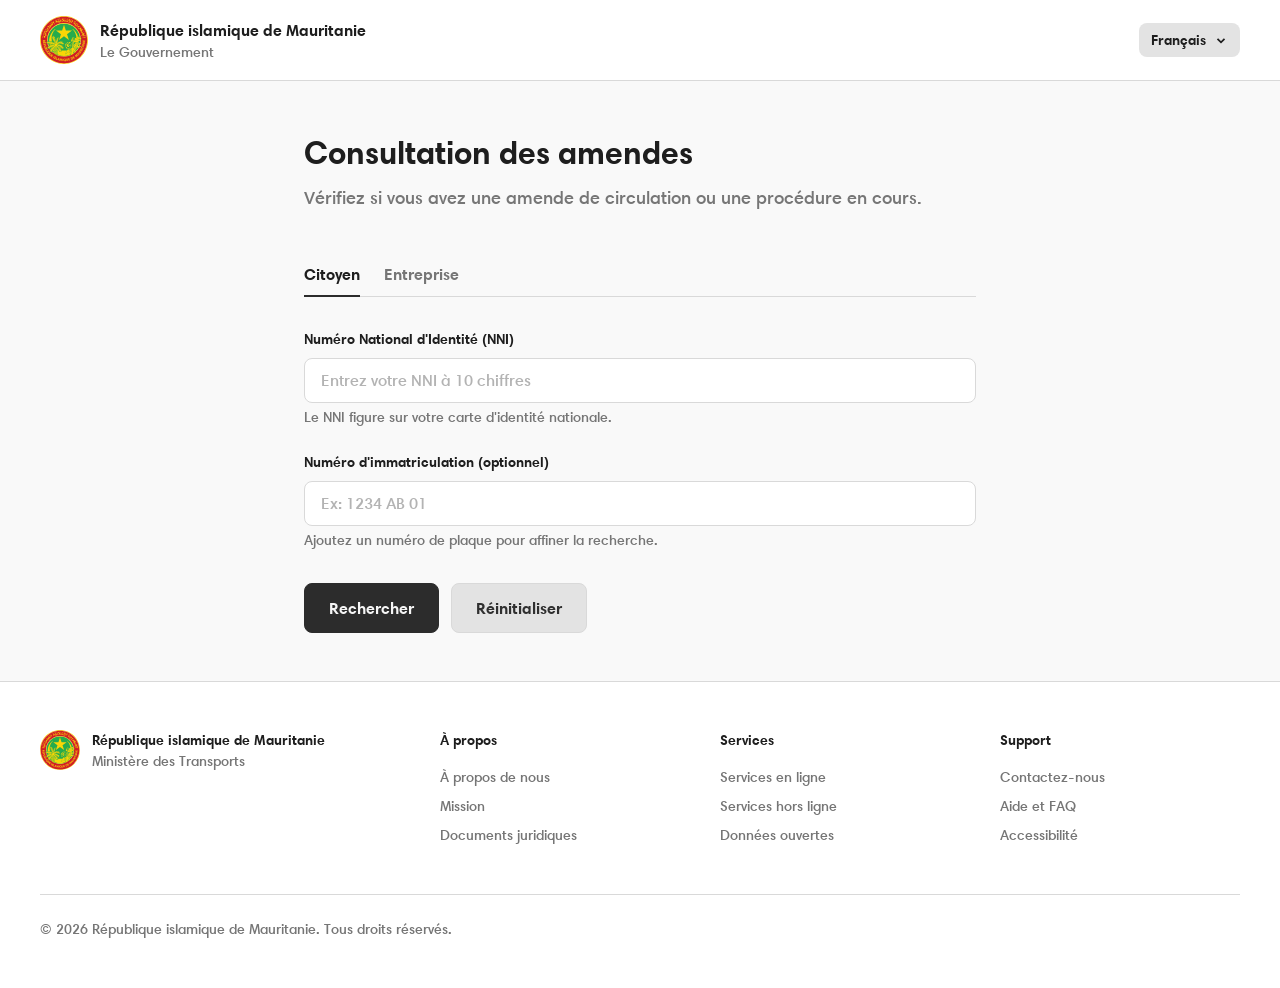
==== public/index.html @ 2dbeb79b "Move files to public folder for Vercel Co-Authored-By: Claude Opus 4.5 <noreply@anthropic.com>" ====
<!DOCTYPE html>
<html lang="fr" dir="ltr">
<head>
  <meta charset="UTF-8">
  <meta name="viewport" content="width=device-width, initial-scale=1.0">
  <title>Consultation des amendes — République islamique de Mauritanie</title>
  <style>
    /* ===== Louguiya Font Faces ===== */
    @font-face {
      font-family: 'LouguiyaFR';
      src: url('Louguiya_Fonts 2/LouguiyaFR.ttf') format('truetype');
      font-weight: 400;
      font-style: normal;
      font-display: swap;
    }
    @font-face {
      font-family: 'LouguiyaFR';
      src: url('Louguiya_Fonts 2/LouguiyaFR Bold.ttf') format('truetype');
      font-weight: 700;
      font-style: normal;
      font-display: swap;
    }
    @font-face {
      font-family: 'Louguiya';
      src: url('Louguiya_Fonts 2/Louguiya.ttf') format('truetype');
      font-weight: 400;
      font-style: normal;
      font-display: swap;
    }
    @font-face {
      font-family: 'Louguiya';
      src: url('Louguiya_Fonts 2/Louguiya Bold.ttf') format('truetype');
      font-weight: 700;
      font-style: normal;
      font-display: swap;
    }
    /* ===== Design Tokens (from Khabiya/Figma) ===== */
    :root {
      --sds-color-background-brand-default: #2c2c2c;
      --sds-color-background-brand-hover: #1e1e1e;
      --sds-color-background-danger-default: #ec221f;
      --sds-color-background-danger-hover: #c00f0c;
      --sds-color-background-positive-default: #14ae5c;
      --sds-color-background-positive-hover: #009951;
      --sds-color-background-warning-default: #e8b931;
      --sds-color-background-warning-hover: #e5a000;
      --sds-color-background-disabled-default: #d9d9d9;
      --sds-color-background-neutral-tertiary: #e3e3e3;
      --sds-color-background-neutral-tertiary-hover: #cdcdcd;
      --sds-color-background-danger-tertiary-hover: #fdd3d0;

      --sds-color-text-default: #1e1e1e;
      --sds-color-text-brand-on-brand: #f5f5f5;
      --sds-color-text-danger-default: #900b09;
      --sds-color-text-danger-on-danger: #fee9e7;
      --sds-color-text-positive-on-positive: #ebffee;
      --sds-color-text-warning-on-warning: #401b01;
      --sds-color-text-disabled: #b3b3b3;
      --sds-color-text-neutral: #303030;

      --sds-color-border-default: #d9d9d9;
      --sds-color-border-brand: #2c2c2c;
      --sds-color-border-danger-default: #900b09;
      --sds-color-border-danger-secondary: #c00f0c;
      --sds-color-border-positive-default: #02542d;
      --sds-color-border-positive-secondary: #009951;
      --sds-color-border-warning-default: #522504;
      --sds-color-border-warning-secondary: #975102;
      --sds-color-border-neutral-secondary: #767676;
      --sds-color-border-disabled: #b3b3b3;

      --sds-size-space-100: 4px;
      --sds-size-space-200: 8px;
      --sds-size-space-300: 12px;
      --sds-size-space-400: 16px;
      --sds-size-space-500: 20px;
      --sds-size-space-600: 24px;
      --sds-size-space-800: 32px;
      --sds-size-space-1000: 40px;
      --sds-size-space-1200: 48px;
      --sds-size-space-1600: 64px;

      --sds-size-radius-200: 8px;
      --sds-size-radius-100: 4px;
      --sds-size-stroke-border: 1px;

      --sds-font-family: 'LouguiyaFR', 'Louguiya', sans-serif;
      --sds-font-size-sm: 14px;
      --sds-font-size-md: 16px;
      --sds-font-size-lg: 18px;
      --sds-font-size-xl: 20px;
      --sds-font-size-2xl: 24px;
      --sds-font-size-3xl: 32px;
    }

    /* ===== Reset & Base ===== */
    *, *::before, *::after { box-sizing: border-box; margin: 0; padding: 0; }

    body {
      font-family: var(--sds-font-family);
      font-size: var(--sds-font-size-md);
      color: var(--sds-color-text-default);
      background: #f9f9f9;
      line-height: 1.5;
      min-height: 100vh;
      display: flex;
      flex-direction: column;
    }

    [dir="rtl"] body, html[dir="rtl"] body {
      direction: rtl;
      text-align: right;
    }

    /* ===== Header ===== */
    .header {
      background: #fff;
      border-bottom: 1px solid var(--sds-color-border-default);
      padding: var(--sds-size-space-400) var(--sds-size-space-600);
      position: sticky;
      top: 0;
      z-index: 100;
    }

    .header-inner {
      max-width: 1200px;
      margin: 0 auto;
      display: flex;
      align-items: center;
      justify-content: space-between;
      gap: var(--sds-size-space-400);
    }

    .header-brand {
      display: flex;
      align-items: center;
      gap: var(--sds-size-space-300);
    }

    .header-logo {
      width: 48px;
      height: 48px;
      flex-shrink: 0;
    }

    .header-logo img {
      width: 100%;
      height: 100%;
      object-fit: contain;
    }

    .header-title {
      display: flex;
      flex-direction: column;
    }

    .header-title-main {
      font-size: var(--sds-font-size-md);
      font-weight: 700;
      color: var(--sds-color-text-default);
    }

    .header-title-sub {
      font-size: var(--sds-font-size-sm);
      color: var(--sds-color-border-neutral-secondary);
    }

    .lang-dropdown {
      position: relative;
    }

    .lang-toggle {
      display: flex;
      align-items: center;
      gap: var(--sds-size-space-200);
      background: var(--sds-color-background-neutral-tertiary);
      padding: var(--sds-size-space-200) var(--sds-size-space-300);
      border-radius: var(--sds-size-radius-200);
      border: none;
      cursor: pointer;
      font-family: var(--sds-font-family);
      font-size: var(--sds-font-size-sm);
      font-weight: 700;
      color: var(--sds-color-text-default);
      transition: background 0.15s;
    }

    .lang-toggle:hover {
      background: var(--sds-color-background-neutral-tertiary-hover);
    }

    .lang-toggle svg {
      width: 14px;
      height: 14px;
      transition: transform 0.15s;
    }

    .lang-dropdown.open .lang-toggle svg {
      transform: rotate(180deg);
    }

    [dir="rtl"] .lang-dropdown.open .lang-toggle svg {
      transform: rotate(180deg);
    }

    .lang-menu {
      position: absolute;
      top: calc(100% + var(--sds-size-space-100));
      right: 0;
      background: #fff;
      border: var(--sds-size-stroke-border) solid var(--sds-color-border-default);
      border-radius: var(--sds-size-radius-200);
      box-shadow: 0 4px 12px rgba(0,0,0,0.1);
      min-width: 160px;
      z-index: 200;
      overflow: hidden;
      display: none;
    }

    [dir="rtl"] .lang-menu {
      right: auto;
      left: 0;
    }

    .lang-dropdown.open .lang-menu {
      display: block;
    }

    .lang-option {
      display: flex;
      align-items: center;
      justify-content: space-between;
      width: 100%;
      padding: var(--sds-size-space-300) var(--sds-size-space-400);
      background: none;
      border: none;
      cursor: pointer;
      font-family: var(--sds-font-family);
      font-size: var(--sds-font-size-sm);
      color: var(--sds-color-text-default);
      transition: background 0.1s;
      text-align: start;
    }

    .lang-option:hover {
      background: var(--sds-color-background-neutral-tertiary);
    }

    .lang-option.selected {
      font-weight: 700;
    }

    .lang-check {
      width: 16px;
      height: 16px;
      opacity: 0;
    }

    .lang-option.selected .lang-check {
      opacity: 1;
    }

    /* ===== Main Content ===== */
    .main {
      flex: 1;
      max-width: 720px;
      margin: 0 auto;
      padding: var(--sds-size-space-1200) var(--sds-size-space-600);
      width: 100%;
    }

    .page-title {
      font-size: var(--sds-font-size-3xl);
      font-weight: 700;
      margin-bottom: var(--sds-size-space-200);
    }

    .page-subtitle {
      font-size: var(--sds-font-size-lg);
      color: var(--sds-color-border-neutral-secondary);
      margin-bottom: var(--sds-size-space-1000);
    }

    /* ===== Tabs ===== */
    .tabs {
      display: flex;
      gap: var(--sds-size-space-600);
      border-bottom: 1px solid var(--sds-color-border-default);
      margin-bottom: var(--sds-size-space-800);
    }

    .tab {
      padding: var(--sds-size-space-300) 0;
      font-size: var(--sds-font-size-md);
      font-weight: 700;
      color: var(--sds-color-border-neutral-secondary);
      background: none;
      border: none;
      cursor: pointer;
      position: relative;
      font-family: var(--sds-font-family);
      transition: color 0.15s;
    }

    .tab:hover {
      color: var(--sds-color-text-default);
    }

    .tab.active {
      color: var(--sds-color-text-default);
      font-weight: 700;
    }

    .tab.active::after {
      content: '';
      position: absolute;
      bottom: -1px;
      left: 0;
      right: 0;
      height: 2px;
      background: var(--sds-color-background-brand-default);
    }

    /* ===== Form ===== */
    .form-group {
      margin-bottom: var(--sds-size-space-600);
    }

    .form-label {
      display: block;
      font-size: var(--sds-font-size-sm);
      font-weight: 700;
      margin-bottom: var(--sds-size-space-200);
      color: var(--sds-color-text-default);
    }

    .form-input {
      width: 100%;
      padding: var(--sds-size-space-300) var(--sds-size-space-400);
      font-size: var(--sds-font-size-md);
      font-family: var(--sds-font-family);
      border: var(--sds-size-stroke-border) solid var(--sds-color-border-default);
      border-radius: var(--sds-size-radius-200);
      color: var(--sds-color-text-default);
      background: #fff;
      outline: none;
      transition: border-color 0.15s;
    }

    .form-input::placeholder {
      color: var(--sds-color-text-disabled);
    }

    .form-input:focus {
      border-color: var(--sds-color-border-brand);
    }

    .form-helper {
      font-size: var(--sds-font-size-sm);
      color: var(--sds-color-border-neutral-secondary);
      margin-top: var(--sds-size-space-100);
    }

    .form-actions {
      display: flex;
      gap: var(--sds-size-space-300);
      margin-top: var(--sds-size-space-800);
    }

    /* ===== Buttons ===== */
    .btn {
      display: inline-flex;
      align-items: center;
      justify-content: center;
      gap: var(--sds-size-space-200);
      padding: var(--sds-size-space-300) var(--sds-size-space-600);
      font-size: var(--sds-font-size-md);
      font-weight: 700;
      font-family: var(--sds-font-family);
      border-radius: var(--sds-size-radius-200);
      border: var(--sds-size-stroke-border) solid transparent;
      cursor: pointer;
      transition: background 0.15s, border-color 0.15s;
      line-height: 1.5;
    }

    .btn-primary {
      background: var(--sds-color-background-brand-default);
      color: var(--sds-color-text-brand-on-brand);
      border-color: var(--sds-color-border-brand);
    }

    .btn-primary:hover {
      background: var(--sds-color-background-brand-hover);
    }

    .btn-secondary {
      background: var(--sds-color-background-neutral-tertiary);
      color: var(--sds-color-text-neutral);
      border-color: var(--sds-color-border-default);
    }

    .btn-secondary:hover {
      background: var(--sds-color-background-neutral-tertiary-hover);
    }

    .btn:disabled {
      background: var(--sds-color-background-disabled-default);
      color: var(--sds-color-text-disabled);
      border-color: var(--sds-color-border-disabled);
      cursor: not-allowed;
    }

    /* ===== Alert ===== */
    .alert {
      display: flex;
      align-items: flex-start;
      gap: var(--sds-size-space-300);
      padding: var(--sds-size-space-400);
      border-radius: var(--sds-size-radius-200);
      border: var(--sds-size-stroke-border) solid;
      margin-bottom: var(--sds-size-space-600);
      font-size: var(--sds-font-size-sm);
    }

    .alert-info {
      background: #e8f4fd;
      border-color: #b3d7f0;
      color: #0a4b78;
    }

    .alert-error {
      background: #fee9e7;
      border-color: var(--sds-color-border-danger-secondary);
      color: var(--sds-color-text-danger-default);
    }

    .alert-success {
      background: #ebffee;
      border-color: var(--sds-color-border-positive-secondary);
      color: #02542d;
    }

    .alert-warning {
      background: #fff8e1;
      border-color: var(--sds-color-border-warning-secondary);
      color: var(--sds-color-text-warning-on-warning);
    }

    .alert-icon {
      font-size: var(--sds-font-size-lg);
      flex-shrink: 0;
      line-height: 1;
    }

    .alert-content { flex: 1; }

    .alert-title {
      font-weight: 700;
      margin-bottom: var(--sds-size-space-100);
    }

    .alert-dismiss {
      background: none;
      border: none;
      cursor: pointer;
      font-size: var(--sds-font-size-lg);
      line-height: 1;
      opacity: 0.6;
      padding: 0;
      color: inherit;
    }

    .alert-dismiss:hover { opacity: 1; }

    .alert[hidden] { display: none; }

    /* ===== Results ===== */
    .results-section {
      margin-top: var(--sds-size-space-1000);
    }

    .results-title {
      font-size: var(--sds-font-size-xl);
      font-weight: 700;
      margin-bottom: var(--sds-size-space-400);
    }

    .results-count {
      font-size: var(--sds-font-size-sm);
      color: var(--sds-color-border-neutral-secondary);
      margin-bottom: var(--sds-size-space-600);
    }

    /* ===== Cards ===== */
    .card {
      background: #fff;
      border: var(--sds-size-stroke-border) solid var(--sds-color-border-default);
      border-radius: var(--sds-size-radius-200);
      padding: var(--sds-size-space-600);
      margin-bottom: var(--sds-size-space-400);
    }

    .card-header {
      display: flex;
      justify-content: space-between;
      align-items: flex-start;
      margin-bottom: var(--sds-size-space-400);
      gap: var(--sds-size-space-300);
    }

    .card-title {
      font-size: var(--sds-font-size-lg);
      font-weight: 700;
    }

    .card-ref {
      font-size: var(--sds-font-size-sm);
      color: var(--sds-color-border-neutral-secondary);
      margin-top: var(--sds-size-space-100);
    }

    .card-body {
      display: grid;
      grid-template-columns: 1fr 1fr;
      gap: var(--sds-size-space-400) var(--sds-size-space-800);
      margin-bottom: var(--sds-size-space-400);
    }

    .card-field-label {
      font-size: var(--sds-font-size-sm);
      color: var(--sds-color-border-neutral-secondary);
      margin-bottom: var(--sds-size-space-100);
    }

    .card-field-value {
      font-size: var(--sds-font-size-md);
      font-weight: 700;
    }

    .card-footer {
      display: flex;
      justify-content: flex-end;
      gap: var(--sds-size-space-300);
      padding-top: var(--sds-size-space-400);
      border-top: 1px solid var(--sds-color-border-default);
    }

    /* ===== Tags ===== */
    .tag {
      display: inline-flex;
      align-items: center;
      gap: var(--sds-size-space-100);
      padding: var(--sds-size-space-100) var(--sds-size-space-300);
      border-radius: var(--sds-size-radius-100);
      font-size: var(--sds-font-size-sm);
      font-weight: 700;
      line-height: 1.4;
    }

    .tag-danger {
      background: #fee9e7;
      color: var(--sds-color-text-danger-default);
    }

    .tag-success {
      background: #ebffee;
      color: #02542d;
    }

    .tag-warning {
      background: #fff8e1;
      color: var(--sds-color-text-warning-on-warning);
    }

    .tag-neutral {
      background: var(--sds-color-background-neutral-tertiary);
      color: var(--sds-color-text-neutral);
    }

    /* ===== Footer ===== */
    .footer {
      background: #fff;
      border-top: 1px solid var(--sds-color-border-default);
      padding: var(--sds-size-space-1200) var(--sds-size-space-600);
      margin-top: auto;
    }

    .footer-inner {
      max-width: 1200px;
      margin: 0 auto;
      display: grid;
      grid-template-columns: 1.5fr 1fr 1fr 1fr;
      gap: var(--sds-size-space-1000);
    }

    .footer-brand {
      display: flex;
      align-items: flex-start;
      gap: var(--sds-size-space-300);
    }

    .footer-logo {
      width: 40px;
      height: 40px;
      flex-shrink: 0;
    }

    .footer-logo img {
      width: 100%;
      height: 100%;
      object-fit: contain;
    }

    .footer-brand-name {
      font-size: var(--sds-font-size-sm);
      font-weight: 700;
    }

    .footer-brand-sub {
      font-size: var(--sds-font-size-sm);
      color: var(--sds-color-border-neutral-secondary);
    }

    .footer-section-title {
      font-size: var(--sds-font-size-sm);
      font-weight: 700;
      margin-bottom: var(--sds-size-space-400);
    }

    .footer-link {
      display: block;
      font-size: var(--sds-font-size-sm);
      color: var(--sds-color-border-neutral-secondary);
      text-decoration: none;
      margin-bottom: var(--sds-size-space-200);
    }

    .footer-link:hover {
      color: var(--sds-color-text-default);
    }

    .footer-bottom {
      max-width: 1200px;
      margin: var(--sds-size-space-1000) auto 0;
      padding-top: var(--sds-size-space-600);
      border-top: 1px solid var(--sds-color-border-default);
      font-size: var(--sds-font-size-sm);
      color: var(--sds-color-border-neutral-secondary);
    }

    /* ===== Loading spinner ===== */
    .spinner {
      display: inline-block;
      width: 18px;
      height: 18px;
      border: 2px solid var(--sds-color-text-brand-on-brand);
      border-top-color: transparent;
      border-radius: 50%;
      animation: spin 0.6s linear infinite;
    }

    @keyframes spin { to { transform: rotate(360deg); } }

    /* ===== Utilities ===== */
    .hidden { display: none !important; }

    /* ===== Responsive ===== */
    @media (max-width: 750px) {
      .header-title {
        display: none;
      }

      .main {
        padding: var(--sds-size-space-800) var(--sds-size-space-400);
      }

      .page-title {
        font-size: var(--sds-font-size-2xl);
      }

      .page-subtitle {
        font-size: var(--sds-font-size-md);
      }

      .card-body {
        grid-template-columns: 1fr;
        gap: var(--sds-size-space-300);
      }

      .card-footer {
        flex-direction: column;
      }

      .card-footer .btn {
        width: 100%;
      }

      .form-actions {
        flex-direction: column;
      }

      .form-actions .btn {
        width: 100%;
      }

      .footer-inner {
        grid-template-columns: 1fr;
        gap: var(--sds-size-space-800);
      }
    }

    @media (max-width: 480px) {
      .header-logo {
        width: 36px;
        height: 36px;
        font-size: var(--sds-font-size-sm);
      }

      .tabs {
        gap: var(--sds-size-space-400);
      }

      .page-title {
        font-size: var(--sds-font-size-xl);
      }
    }
  </style>
</head>
<body>

  <!-- ===== HEADER ===== -->
  <header class="header" role="banner">
    <div class="header-inner">
      <div class="header-brand">
        <div class="header-logo"><img src="sceauRIM.svg" alt="Sceau de la République islamique de Mauritanie"></div>
        <div class="header-title">
          <span class="header-title-main" data-i18n="header.title">République islamique de Mauritanie</span>
          <span class="header-title-sub" data-i18n="header.subtitle">Le Gouvernement</span>
        </div>
      </div>
      <div class="lang-dropdown" id="lang-dropdown">
        <button class="lang-toggle" onclick="toggleDropdown()" aria-haspopup="listbox" aria-expanded="false" aria-label="Changer de langue">
          <span id="lang-label">Français</span>
          <svg viewBox="0 0 12 12" fill="none" stroke="currentColor" stroke-width="1.5"><path d="M3 5l3 3 3-3"/></svg>
        </button>
        <div class="lang-menu" role="listbox" aria-label="Langue">
          <button class="lang-option selected" role="option" aria-selected="true" data-lang="fr" onclick="selectLang('fr')">
            <span>Français</span>
            <svg class="lang-check" viewBox="0 0 16 16" fill="none" stroke="currentColor" stroke-width="2"><path d="M3 8.5l3.5 3.5 6.5-8"/></svg>
          </button>
          <button class="lang-option" role="option" aria-selected="false" data-lang="ar" onclick="selectLang('ar')">
            <span>عربي</span>
            <svg class="lang-check" viewBox="0 0 16 16" fill="none" stroke="currentColor" stroke-width="2"><path d="M3 8.5l3.5 3.5 6.5-8"/></svg>
          </button>
        </div>
      </div>
    </div>
  </header>

  <!-- ===== MAIN ===== -->
  <main class="main" role="main">
    <h1 class="page-title" data-i18n="page.title">Consultation des amendes</h1>
    <p class="page-subtitle" data-i18n="page.subtitle">Vérifiez si vous avez une amende de circulation ou une procédure en cours.</p>

    <!-- Tabs -->
    <div class="tabs" role="tablist">
      <button class="tab active" role="tab" aria-selected="true" data-tab="citizen" onclick="switchTab('citizen')" data-i18n="tab.citizen">Citoyen</button>
      <button class="tab" role="tab" aria-selected="false" data-tab="business" onclick="switchTab('business')" data-i18n="tab.business">Entreprise</button>
    </div>

    <!-- Alert (initially hidden) -->
    <div id="alert-box" class="alert alert-info" hidden>
      <span class="alert-icon" id="alert-icon">ℹ</span>
      <div class="alert-content">
        <div class="alert-title" id="alert-title"></div>
        <div id="alert-message"></div>
      </div>
      <button class="alert-dismiss" onclick="dismissAlert()" aria-label="Fermer">&times;</button>
    </div>

    <!-- Citizen Form -->
    <form id="form-citizen" onsubmit="handleSubmit(event, 'citizen')">
      <div class="form-group">
        <label class="form-label" for="nni" data-i18n="form.nni.label">Numéro National d'Identité (NNI)</label>
        <input class="form-input" type="text" id="nni" maxlength="10" inputmode="numeric" pattern="[0-9]{10}" required data-i18n-placeholder="form.nni.placeholder" placeholder="Entrez votre NNI à 10 chiffres">
        <div class="form-helper" data-i18n="form.nni.helper">Le NNI figure sur votre carte d'identité nationale.</div>
      </div>

      <div class="form-group">
        <label class="form-label" for="plate-citizen" data-i18n="form.plate.label">Numéro d'immatriculation (optionnel)</label>
        <input class="form-input" type="text" id="plate-citizen" data-i18n-placeholder="form.plate.placeholder" placeholder="Ex: 1234 AB 01">
        <div class="form-helper" data-i18n="form.plate.helper">Ajoutez un numéro de plaque pour affiner la recherche.</div>
      </div>

      <div class="form-actions">
        <button class="btn btn-primary" type="submit" id="btn-search-citizen">
          <span data-i18n="form.search">Rechercher</span>
        </button>
        <button class="btn btn-secondary" type="reset" onclick="resetResults()" data-i18n="form.reset">Réinitialiser</button>
      </div>
    </form>

    <!-- Business Form -->
    <form id="form-business" class="hidden" onsubmit="handleSubmit(event, 'business')">
      <div class="form-group">
        <label class="form-label" for="nif" data-i18n="form.nif.label">Numéro d'Identification Fiscale (NIF)</label>
        <input class="form-input" type="text" id="nif" required data-i18n-placeholder="form.nif.placeholder" placeholder="Entrez votre NIF">
        <div class="form-helper" data-i18n="form.nif.helper">Le NIF figure sur votre registre de commerce.</div>
      </div>

      <div class="form-group">
        <label class="form-label" for="plate-business" data-i18n="form.plate.label">Numéro d'immatriculation (optionnel)</label>
        <input class="form-input" type="text" id="plate-business" data-i18n-placeholder="form.plate.placeholder" placeholder="Ex: 1234 AB 01">
        <div class="form-helper" data-i18n="form.plate.helper">Ajoutez un numéro de plaque pour affiner la recherche.</div>
      </div>

      <div class="form-actions">
        <button class="btn btn-primary" type="submit" id="btn-search-business">
          <span data-i18n="form.search">Rechercher</span>
        </button>
        <button class="btn btn-secondary" type="reset" onclick="resetResults()" data-i18n="form.reset">Réinitialiser</button>
      </div>
    </form>

    <!-- Results -->
    <section id="results" class="results-section hidden" aria-live="polite">
      <h2 class="results-title" data-i18n="results.title">Résultats</h2>
      <p class="results-count" id="results-count"></p>
      <div id="results-list"></div>
    </section>
  </main>

  <!-- ===== FOOTER ===== -->
  <footer class="footer" role="contentinfo">
    <div class="footer-inner">
      <div class="footer-brand">
        <div class="footer-logo"><img src="sceauRIM.svg" alt="Sceau de la République islamique de Mauritanie"></div>
        <div>
          <div class="footer-brand-name" data-i18n="header.title">République islamique de Mauritanie</div>
          <div class="footer-brand-sub" data-i18n="footer.ministry">Ministère des Transports</div>
        </div>
      </div>
      <div>
        <div class="footer-section-title" data-i18n="footer.about">À propos</div>
        <a href="#" class="footer-link" data-i18n="footer.aboutUs">À propos de nous</a>
        <a href="#" class="footer-link" data-i18n="footer.mission">Mission</a>
        <a href="#" class="footer-link" data-i18n="footer.legal">Documents juridiques</a>
      </div>
      <div>
        <div class="footer-section-title" data-i18n="footer.services">Services</div>
        <a href="#" class="footer-link" data-i18n="footer.onlineServices">Services en ligne</a>
        <a href="#" class="footer-link" data-i18n="footer.offlineServices">Services hors ligne</a>
        <a href="#" class="footer-link" data-i18n="footer.openData">Données ouvertes</a>
      </div>
      <div>
        <div class="footer-section-title" data-i18n="footer.support">Support</div>
        <a href="#" class="footer-link" data-i18n="footer.contact">Contactez-nous</a>
        <a href="#" class="footer-link" data-i18n="footer.faq">Aide et FAQ</a>
        <a href="#" class="footer-link" data-i18n="footer.accessibility">Accessibilité</a>
      </div>
    </div>
    <div class="footer-bottom" data-i18n="footer.copyright">© 2026 République islamique de Mauritanie. Tous droits réservés.</div>
  </footer>

  <script>
    // ===== i18n Strings =====
    const i18n = {
      fr: {
        'header.title': 'République islamique de Mauritanie',
        'header.subtitle': 'Le Gouvernement',
        'page.title': 'Consultation des amendes',
        'page.subtitle': 'Vérifiez si vous avez une amende de circulation ou une procédure en cours.',
        'tab.citizen': 'Citoyen',
        'tab.business': 'Entreprise',
        'form.nni.label': 'Numéro National d\'Identité (NNI)',
        'form.nni.placeholder': 'Entrez votre NNI à 10 chiffres',
        'form.nni.helper': 'Le NNI figure sur votre carte d\'identité nationale.',
        'form.nif.label': 'Numéro d\'Identification Fiscale (NIF)',
        'form.nif.placeholder': 'Entrez votre NIF',
        'form.nif.helper': 'Le NIF figure sur votre registre de commerce.',
        'form.plate.label': 'Numéro d\'immatriculation (optionnel)',
        'form.plate.placeholder': 'Ex: 1234 AB 01',
        'form.plate.helper': 'Ajoutez un numéro de plaque pour affiner la recherche.',
        'form.search': 'Rechercher',
        'form.reset': 'Réinitialiser',
        'results.title': 'Résultats',
        'results.count': '{n} amende(s) trouvée(s)',
        'results.none': 'Aucune amende trouvée',
        'results.noneDesc': 'Aucune amende ou procédure en cours n\'a été trouvée pour les informations fournies.',
        'card.ref': 'Réf:',
        'card.date': 'Date',
        'card.location': 'Lieu',
        'card.amount': 'Montant',
        'card.infraction': 'Infraction',
        'card.plate': 'Plaque',
        'card.status': 'Statut',
        'card.details': 'Détails',
        'card.pay': 'Payer',
        'status.unpaid': 'Non payée',
        'status.paid': 'Payée',
        'status.pending': 'En cours',
        'status.contested': 'Contestée',
        'alert.searching': 'Recherche en cours...',
        'alert.searchingDesc': 'Veuillez patienter pendant que nous interrogeons la base de données.',
        'alert.error': 'Erreur',
        'alert.errorDesc': 'Une erreur s\'est produite. Veuillez réessayer.',
        'footer.ministry': 'Ministère des Transports',
        'footer.about': 'À propos',
        'footer.aboutUs': 'À propos de nous',
        'footer.mission': 'Mission',
        'footer.legal': 'Documents juridiques',
        'footer.services': 'Services',
        'footer.onlineServices': 'Services en ligne',
        'footer.offlineServices': 'Services hors ligne',
        'footer.openData': 'Données ouvertes',
        'footer.support': 'Support',
        'footer.contact': 'Contactez-nous',
        'footer.faq': 'Aide et FAQ',
        'footer.accessibility': 'Accessibilité',
        'footer.copyright': '© 2026 République islamique de Mauritanie. Tous droits réservés.',
        'langSwitch': 'عربي'
      },
      ar: {
        'header.title': 'الجمهورية الإسلامية الموريتانية',
        'header.subtitle': 'الحكومة',
        'page.title': 'الاستعلام عن المخالفات',
        'page.subtitle': 'تحقق مما إذا كان لديك مخالفة مرورية أو إجراء جارٍ.',
        'tab.citizen': 'مواطن',
        'tab.business': 'مؤسسة',
        'form.nni.label': 'رقم التعريف الوطني (NNI)',
        'form.nni.placeholder': 'أدخل رقم التعريف الوطني المكون من 10 أرقام',
        'form.nni.helper': 'يوجد رقم التعريف الوطني على بطاقة هويتك.',
        'form.nif.label': 'رقم التعريف الضريبي (NIF)',
        'form.nif.placeholder': 'أدخل رقم التعريف الضريبي',
        'form.nif.helper': 'يوجد رقم التعريف الضريبي على سجلك التجاري.',
        'form.plate.label': 'رقم لوحة السيارة (اختياري)',
        'form.plate.placeholder': 'مثال: 1234 AB 01',
        'form.plate.helper': 'أضف رقم اللوحة لتحسين البحث.',
        'form.search': 'بحث',
        'form.reset': 'إعادة تعيين',
        'results.title': 'النتائج',
        'results.count': 'تم العثور على {n} مخالفة(ات)',
        'results.none': 'لم يتم العثور على مخالفات',
        'results.noneDesc': 'لم يتم العثور على مخالفات أو إجراءات جارية للمعلومات المقدمة.',
        'card.ref': ':المرجع',
        'card.date': 'التاريخ',
        'card.location': 'المكان',
        'card.amount': 'المبلغ',
        'card.infraction': 'المخالفة',
        'card.plate': 'اللوحة',
        'card.status': 'الحالة',
        'card.details': 'التفاصيل',
        'card.pay': 'الدفع',
        'status.unpaid': 'غير مدفوعة',
        'status.paid': 'مدفوعة',
        'status.pending': 'قيد المعالجة',
        'status.contested': 'مطعون فيها',
        'alert.searching': 'جاري البحث...',
        'alert.searchingDesc': 'يرجى الانتظار أثناء استعلام قاعدة البيانات.',
        'alert.error': 'خطأ',
        'alert.errorDesc': 'حدث خطأ. يرجى المحاولة مرة أخرى.',
        'footer.ministry': 'وزارة النقل',
        'footer.about': 'حول',
        'footer.aboutUs': 'معلومات عنا',
        'footer.mission': 'المهمة',
        'footer.legal': 'المستندات القانونية',
        'footer.services': 'الخدمات',
        'footer.onlineServices': 'الخدمات عبر الإنترنت',
        'footer.offlineServices': 'الخدمات غير المتصلة بالإنترنت',
        'footer.openData': 'البيانات المفتوحة',
        'footer.support': 'الدعم',
        'footer.contact': 'اتصل بنا',
        'footer.faq': 'المساعدة والأسئلة الشائعة',
        'footer.accessibility': 'إمكانية الوصول',
        'footer.copyright': '© 2026 الجمهورية الإسلامية الموريتانية. جميع الحقوق محفوظة.',
        'langSwitch': 'Français'
      }
    };

    let currentLang = 'fr';

    // ===== Mock Data =====
    const mockFines = {
      citizen: [
        {
          ref: 'AMR-2026-00147',
          date: '2026-01-15',
          location: 'Nouakchott — Avenue Gamal Abdel Nasser',
          infraction: 'fr:Excès de vitesse (>80 km/h en zone urbaine)|ar:تجاوز السرعة (>80 كم/س في المنطقة الحضرية)',
          plate: '3847 AC 01',
          amount: '15 000 MRU',
          status: 'unpaid'
        },
        {
          ref: 'AMR-2025-09832',
          date: '2025-11-03',
          location: 'Nouadhibou — Route de la Plage',
          infraction: 'fr:Stationnement interdit|ar:وقوف ممنوع',
          plate: '3847 AC 01',
          amount: '5 000 MRU',
          status: 'paid'
        },
        {
          ref: 'AMR-2025-08401',
          date: '2025-09-20',
          location: 'Nouakchott — Rond-point BMD',
          infraction: 'fr:Non-respect du feu rouge|ar:عدم احترام الإشارة الحمراء',
          plate: '3847 AC 01',
          amount: '20 000 MRU',
          status: 'contested'
        }
      ],
      business: [
        {
          ref: 'AMR-2026-00201',
          date: '2026-01-10',
          location: 'Nouakchott — Zone Industrielle',
          infraction: 'fr:Surcharge véhicule commercial|ar:التحميل الزائد لمركبة تجارية',
          plate: '9012 TC 01',
          amount: '50 000 MRU',
          status: 'unpaid'
        },
        {
          ref: 'AMR-2025-11540',
          date: '2025-12-05',
          location: 'Atar — Route Nationale 1',
          infraction: 'fr:Documents de transport non conformes|ar:وثائق نقل غير مطابقة',
          plate: '9012 TC 01',
          amount: '30 000 MRU',
          status: 'pending'
        }
      ]
    };

    // ===== Tab Switching =====
    function switchTab(tab) {
      document.querySelectorAll('.tab').forEach(t => {
        t.classList.remove('active');
        t.setAttribute('aria-selected', 'false');
      });
      document.querySelector(`[data-tab="${tab}"]`).classList.add('active');
      document.querySelector(`[data-tab="${tab}"]`).setAttribute('aria-selected', 'true');

      document.getElementById('form-citizen').classList.toggle('hidden', tab !== 'citizen');
      document.getElementById('form-business').classList.toggle('hidden', tab !== 'business');
      resetResults();
      dismissAlert();
    }

    // ===== Form Submit =====
    function handleSubmit(e, type) {
      e.preventDefault();
      showAlert('info', t('alert.searching'), t('alert.searchingDesc'));
      document.getElementById('results').classList.add('hidden');

      // Simulate API call
      setTimeout(() => {
        dismissAlert();
        showResults(type);
      }, 1200);
    }

    // ===== Show Results =====
    function showResults(type) {
      const fines = mockFines[type];
      const section = document.getElementById('results');
      const list = document.getElementById('results-list');
      const count = document.getElementById('results-count');

      if (!fines || fines.length === 0) {
        showAlert('success', t('results.none'), t('results.noneDesc'));
        section.classList.add('hidden');
        return;
      }

      count.textContent = t('results.count').replace('{n}', fines.length);
      list.innerHTML = '';

      fines.forEach(fine => {
        const infraction = fine.infraction.split('|')
          .find(s => s.startsWith(currentLang + ':'))
          ?.replace(currentLang + ':', '') || fine.infraction;

        const statusMap = {
          unpaid:    { key: 'status.unpaid',    css: 'tag-danger' },
          paid:      { key: 'status.paid',      css: 'tag-success' },
          pending:   { key: 'status.pending',   css: 'tag-warning' },
          contested: { key: 'status.contested', css: 'tag-neutral' }
        };

        const st = statusMap[fine.status];
        const showPay = fine.status === 'unpaid';

        list.innerHTML += `
          <article class="card">
            <div class="card-header">
              <div>
                <div class="card-title">${infraction}</div>
                <div class="card-ref">${t('card.ref')} ${fine.ref}</div>
              </div>
              <span class="tag ${st.css}">${t(st.key)}</span>
            </div>
            <div class="card-body">
              <div>
                <div class="card-field-label">${t('card.date')}</div>
                <div class="card-field-value">${fine.date}</div>
              </div>
              <div>
                <div class="card-field-label">${t('card.amount')}</div>
                <div class="card-field-value">${fine.amount}</div>
              </div>
              <div>
                <div class="card-field-label">${t('card.location')}</div>
                <div class="card-field-value">${fine.location}</div>
              </div>
              <div>
                <div class="card-field-label">${t('card.plate')}</div>
                <div class="card-field-value">${fine.plate}</div>
              </div>
            </div>
            <div class="card-footer">
              <button class="btn btn-secondary" onclick="alert('${t('card.details')}')">${t('card.details')}</button>
              ${showPay ? `<button class="btn btn-primary">${t('card.pay')}</button>` : ''}
            </div>
          </article>
        `;
      });

      section.classList.remove('hidden');
    }

    // ===== Alert =====
    function showAlert(type, title, message) {
      const box = document.getElementById('alert-box');
      const icons = { info: 'ℹ', error: '✕', success: '✓', warning: '⚠' };
      box.className = `alert alert-${type}`;
      document.getElementById('alert-icon').textContent = icons[type] || 'ℹ';
      document.getElementById('alert-title').textContent = title;
      document.getElementById('alert-message').textContent = message || '';
      box.removeAttribute('hidden');
    }

    function dismissAlert() {
      document.getElementById('alert-box').setAttribute('hidden', '');
    }

    function resetResults() {
      document.getElementById('results').classList.add('hidden');
      document.getElementById('results-list').innerHTML = '';
      dismissAlert();
    }

    // ===== i18n =====
    function t(key) {
      return i18n[currentLang][key] || key;
    }

    function applyLang(lang) {
      currentLang = lang;
      const html = document.documentElement;
      html.setAttribute('lang', lang === 'ar' ? 'ar' : 'fr');
      html.setAttribute('dir', lang === 'ar' ? 'rtl' : 'ltr');

      // Update dropdown label and selected state
      const langNames = { fr: 'Français', ar: 'عربي' };
      document.getElementById('lang-label').textContent = langNames[lang];
      document.querySelectorAll('.lang-option').forEach(opt => {
        const isSelected = opt.getAttribute('data-lang') === lang;
        opt.classList.toggle('selected', isSelected);
        opt.setAttribute('aria-selected', isSelected);
      });

      // Update all data-i18n elements
      document.querySelectorAll('[data-i18n]').forEach(el => {
        const key = el.getAttribute('data-i18n');
        if (i18n[lang][key]) el.textContent = i18n[lang][key];
      });

      // Update placeholders
      document.querySelectorAll('[data-i18n-placeholder]').forEach(el => {
        const key = el.getAttribute('data-i18n-placeholder');
        if (i18n[lang][key]) el.placeholder = i18n[lang][key];
      });

      // Re-render results if visible
      const results = document.getElementById('results');
      if (!results.classList.contains('hidden')) {
        const activeTab = document.querySelector('.tab.active').getAttribute('data-tab');
        showResults(activeTab);
      }
    }

    // ===== Language Dropdown =====
    function toggleDropdown() {
      const dd = document.getElementById('lang-dropdown');
      const btn = dd.querySelector('.lang-toggle');
      const isOpen = dd.classList.toggle('open');
      btn.setAttribute('aria-expanded', isOpen);
    }

    function selectLang(lang) {
      applyLang(lang);
      closeDropdown();
    }

    function closeDropdown() {
      const dd = document.getElementById('lang-dropdown');
      dd.classList.remove('open');
      dd.querySelector('.lang-toggle').setAttribute('aria-expanded', 'false');
    }

    // Close dropdown when clicking outside
    document.addEventListener('click', function(e) {
      const dd = document.getElementById('lang-dropdown');
      if (!dd.contains(e.target)) {
        closeDropdown();
      }
    });

    // Close dropdown on Escape
    document.addEventListener('keydown', function(e) {
      if (e.key === 'Escape') closeDropdown();
    });

    // Init
    applyLang('fr');
  </script>
</body>
</html>
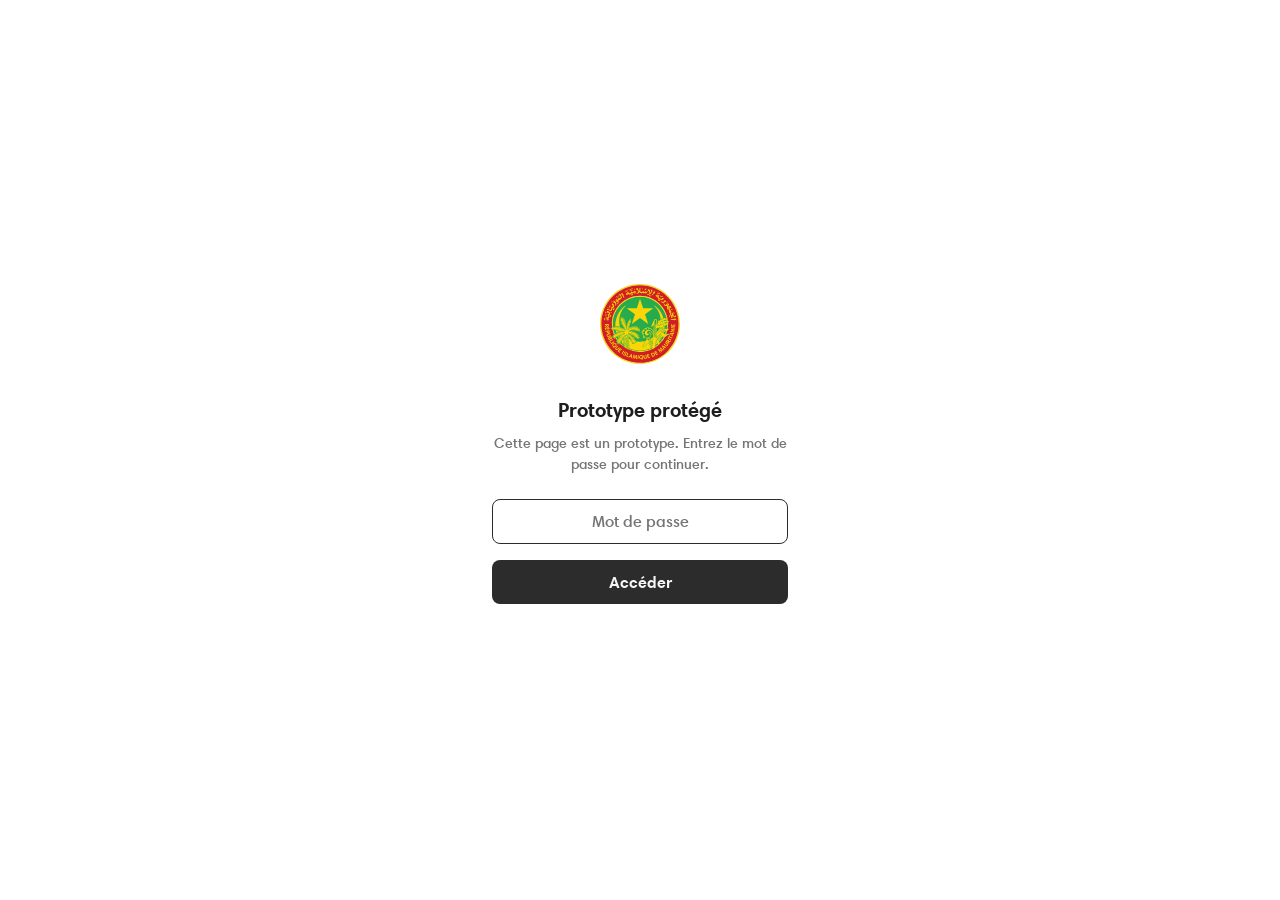
==== commit 1a25dd2e: "Add password protection (khabya) Co-Authored-By: Claude Opus 4.5 <noreply@anthropic.com>" ====
--- a/public/index.html
+++ b/public/index.html
@@ -725,9 +725,109 @@
         font-size: var(--sds-font-size-xl);
       }
     }
+
+    /* ===== Password Protection ===== */
+    .password-overlay {
+      position: fixed;
+      inset: 0;
+      background: #fff;
+      z-index: 9999;
+      display: flex;
+      align-items: center;
+      justify-content: center;
+    }
+
+    .password-overlay.hidden {
+      display: none;
+    }
+
+    .password-box {
+      text-align: center;
+      padding: var(--sds-size-space-800);
+      max-width: 360px;
+      width: 100%;
+    }
+
+    .password-box img {
+      width: 80px;
+      height: 80px;
+      margin-bottom: var(--sds-size-space-600);
+    }
+
+    .password-box h1 {
+      font-size: var(--sds-font-size-xl);
+      margin-bottom: var(--sds-size-space-200);
+    }
+
+    .password-box p {
+      font-size: var(--sds-font-size-sm);
+      color: var(--sds-color-border-neutral-secondary);
+      margin-bottom: var(--sds-size-space-600);
+    }
+
+    .password-box input {
+      width: 100%;
+      padding: var(--sds-size-space-300) var(--sds-size-space-400);
+      font-size: var(--sds-font-size-md);
+      font-family: var(--sds-font-family);
+      border: var(--sds-size-stroke-border) solid var(--sds-color-border-default);
+      border-radius: var(--sds-size-radius-200);
+      margin-bottom: var(--sds-size-space-400);
+      text-align: center;
+    }
+
+    .password-box input:focus {
+      outline: none;
+      border-color: var(--sds-color-border-brand);
+    }
+
+    .password-box button {
+      width: 100%;
+      padding: var(--sds-size-space-300) var(--sds-size-space-600);
+      font-size: var(--sds-font-size-md);
+      font-weight: 700;
+      font-family: var(--sds-font-family);
+      background: var(--sds-color-background-brand-default);
+      color: var(--sds-color-text-brand-on-brand);
+      border: none;
+      border-radius: var(--sds-size-radius-200);
+      cursor: pointer;
+    }
+
+    .password-box button:hover {
+      background: var(--sds-color-background-brand-hover);
+    }
+
+    .password-box .error {
+      color: var(--sds-color-text-danger-default);
+      font-size: var(--sds-font-size-sm);
+      margin-top: var(--sds-size-space-300);
+    }
+
+    .protected-content {
+      display: none;
+    }
+
+    .protected-content.unlocked {
+      display: block;
+    }
   </style>
 </head>
 <body>
+
+  <!-- ===== PASSWORD PROTECTION ===== -->
+  <div class="password-overlay" id="password-overlay">
+    <div class="password-box">
+      <img src="sceauRIM.svg" alt="Sceau">
+      <h1>Prototype protégé</h1>
+      <p>Cette page est un prototype. Entrez le mot de passe pour continuer.</p>
+      <input type="password" id="password-input" placeholder="Mot de passe" onkeydown="if(event.key==='Enter')checkPassword()">
+      <button onclick="checkPassword()">Accéder</button>
+      <div class="error" id="password-error"></div>
+    </div>
+  </div>
+
+  <div class="protected-content" id="protected-content">
 
   <!-- ===== HEADER ===== -->
   <header class="header" role="banner">
@@ -862,6 +962,8 @@
     </div>
     <div class="footer-bottom" data-i18n="footer.copyright">© 2026 République islamique de Mauritanie. Tous droits réservés.</div>
   </footer>
+
+  </div><!-- end protected-content -->
 
   <script>
     // ===== i18n Strings =====
@@ -1223,6 +1325,35 @@
       if (e.key === 'Escape') closeDropdown();
     });
 
+    // ===== Password Protection =====
+    const PASS_KEY = 'mauritania_proto_access';
+    const PASS_HASH = 'khabya';
+
+    function checkPassword() {
+      const input = document.getElementById('password-input');
+      const error = document.getElementById('password-error');
+      if (input.value === PASS_HASH) {
+        sessionStorage.setItem(PASS_KEY, 'true');
+        unlockPage();
+      } else {
+        error.textContent = 'Mot de passe incorrect';
+        input.value = '';
+        input.focus();
+      }
+    }
+
+    function unlockPage() {
+      document.getElementById('password-overlay').classList.add('hidden');
+      document.getElementById('protected-content').classList.add('unlocked');
+    }
+
+    // Check if already unlocked this session
+    if (sessionStorage.getItem(PASS_KEY) === 'true') {
+      unlockPage();
+    } else {
+      document.getElementById('password-input').focus();
+    }
+
     // Init
     applyLang('fr');
   </script>
